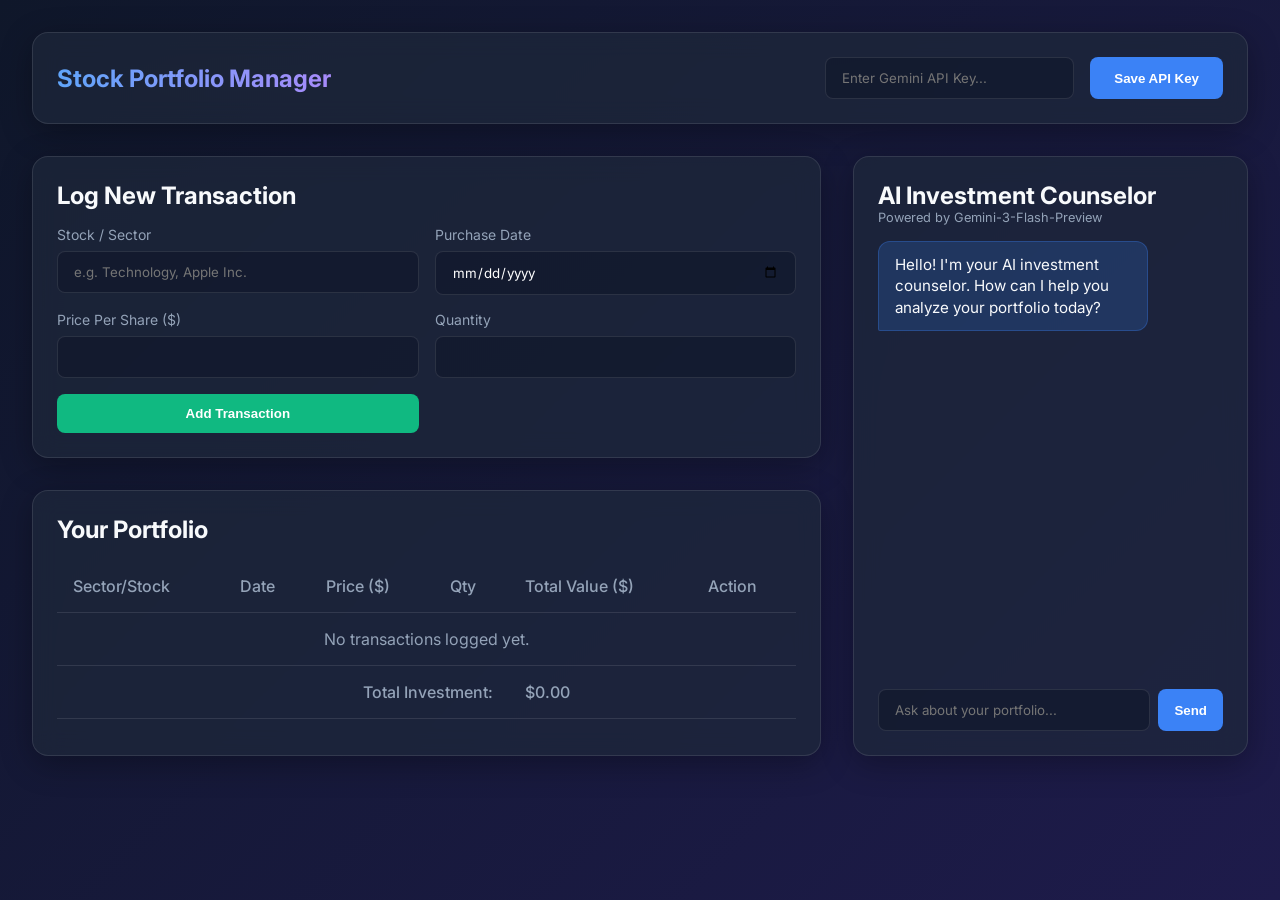
==== stock_account_book/index.html @ 71b84e65 "feat: Add Stock Account Book application" ====
<!DOCTYPE html>
<html lang="en">
<head>
    <meta charset="UTF-8">
    <meta name="viewport" content="width=device-width, initial-scale=1.0">
    <title>Stock Household Account Book</title>
    <link rel="stylesheet" href="styles.css">
    <link href="https://fonts.googleapis.com/css2?family=Inter:wght@300;400;500;600;700&display=swap" rel="stylesheet">
</head>
<body>
    <div class="app-container">
        <!-- Header -->
        <header class="glass-header">
            <h1>Stock Portfolio Manager</h1>
            <div class="api-key-container">
                <input type="password" id="apiKeyInput" placeholder="Enter Gemini API Key..." />
                <button id="saveApiKeyBtn" class="btn primary">Save API Key</button>
            </div>
        </header>

        <main class="dashboard">
            <!-- Left Column: Inputs & Portfolio -->
            <div class="main-column">
                <!-- Transaction Form -->
                <section class="glass-panel">
                    <h2>Log New Transaction</h2>
                    <form id="transactionForm" class="transaction-form">
                        <div class="form-group">
                            <label for="sector">Stock / Sector</label>
                            <input type="text" id="sector" required placeholder="e.g. Technology, Apple Inc." />
                        </div>
                        <div class="form-group">
                            <label for="date">Purchase Date</label>
                            <input type="date" id="date" required />
                        </div>
                        <div class="form-group">
                            <label for="price">Price Per Share ($)</label>
                            <input type="number" id="price" required min="0" step="0.01" />
                        </div>
                        <div class="form-group">
                            <label for="quantity">Quantity</label>
                            <input type="number" id="quantity" required min="1" step="1" />
                        </div>
                        <button type="submit" class="btn secondary">Add Transaction</button>
                    </form>
                </section>

                <!-- Portfolio Table -->
                <section class="glass-panel portfolio-section">
                    <h2>Your Portfolio</h2>
                    <div class="table-container">
                        <table id="portfolioTable">
                            <thead>
                                <tr>
                                    <th>Sector/Stock</th>
                                    <th>Date</th>
                                    <th>Price ($)</th>
                                    <th>Qty</th>
                                    <th>Total Value ($)</th>
                                    <th>Action</th>
                                </tr>
                            </thead>
                            <tbody>
                                <!-- Dynamic rows go here -->
                            </tbody>
                            <tfoot>
                                <tr>
                                    <th colspan="4" class="text-right">Total Investment:</th>
                                    <th id="totalInvestmentVal" colspan="2">$0.00</th>
                                </tr>
                            </tfoot>
                        </table>
                    </div>
                </section>
            </div>

            <!-- Right Column: AI Chat -->
            <div class="side-column">
                <section class="glass-panel ai-chat-panel">
                    <h2>AI Investment Counselor</h2>
                    <p class="subtitle">Powered by Gemini-3-Flash-Preview</p>
                    <div class="chat-window" id="chatWindow">
                        <div class="message ai">
                            <div class="bubble">Hello! I'm your AI investment counselor. How can I help you analyze your portfolio today?</div>
                        </div>
                    </div>
                    <form id="chatForm" class="chat-input-area">
                        <input type="text" id="chatInput" placeholder="Ask about your portfolio..." autocomplete="off" />
                        <button type="submit" class="btn primary send-btn">Send</button>
                    </form>
                </section>
            </div>
        </main>
    </div>
    <script src="app.js"></script>
</body>
</html>
---- stock_account_book/styles.css ----
/* Modern CSS Resets and Variables */
:root {
    --bg-color: #0f172a;
    --text-primary: #f8fafc;
    --text-secondary: #94a3b8;
    --accent-blue: #3b82f6;
    --accent-blue-hover: #2563eb;
    --accent-green: #10b981;
    --glass-bg: rgba(30, 41, 59, 0.7);
    --glass-border: rgba(255, 255, 255, 0.1);
    --danger: #ef4444;
}

* {
    box-sizing: border-box;
    margin: 0;
    padding: 0;
}

body {
    font-family: 'Inter', sans-serif;
    background: linear-gradient(135deg, var(--bg-color) 0%, #1e1b4b 100%);
    color: var(--text-primary);
    min-height: 100vh;
    padding: 2rem;
}

.app-container {
    max-width: 1400px;
    margin: 0 auto;
    display: flex;
    flex-direction: column;
    gap: 2rem;
}

/* Glassmorphism Classes */
.glass-header, .glass-panel {
    background: var(--glass-bg);
    backdrop-filter: blur(12px);
    -webkit-backdrop-filter: blur(12px);
    border: 1px solid var(--glass-border);
    border-radius: 16px;
    padding: 1.5rem;
    box-shadow: 0 8px 32px rgba(0, 0, 0, 0.3);
}

.glass-header {
    display: flex;
    justify-content: space-between;
    align-items: center;
}

.glass-header h1 {
    font-size: 1.5rem;
    font-weight: 700;
    background: linear-gradient(to right, #60a5fa, #a78bfa);
    -webkit-background-clip: text;
    -webkit-text-fill-color: transparent;
}

/* API Key Section */
.api-key-container {
    display: flex;
    gap: 1rem;
}

input {
    background: rgba(15, 23, 42, 0.6);
    border: 1px solid var(--glass-border);
    border-radius: 8px;
    padding: 0.75rem 1rem;
    color: white;
    font-family: 'Inter', sans-serif;
    outline: none;
    transition: all 0.3s ease;
}

input:focus {
    border-color: var(--accent-blue);
    box-shadow: 0 0 0 2px rgba(59, 130, 246, 0.5);
}

/* Buttons */
.btn {
    padding: 0.75rem 1.5rem;
    border: none;
    border-radius: 8px;
    font-weight: 600;
    cursor: pointer;
    transition: all 0.3s ease;
}

.btn.primary {
    background: var(--accent-blue);
    color: white;
}

.btn.primary:hover {
    background: var(--accent-blue-hover);
    transform: translateY(-2px);
}

.btn.secondary {
    background: var(--accent-green);
    color: white;
}

.btn.secondary:hover {
    background: #059669;
    transform: translateY(-2px);
}

.btn.danger {
    background: transparent;
    color: var(--danger);
    padding: 0.5rem;
    border: 1px solid var(--danger);
}
.btn.danger:hover {
    background: var(--danger);
    color: white;
}

/* Dashboard Layout */
.dashboard {
    display: grid;
    grid-template-columns: 2fr 1fr;
    gap: 2rem;
}

@media (max-width: 1024px) {
    .dashboard {
        grid-template-columns: 1fr;
    }
}

.main-column {
    display: flex;
    flex-direction: column;
    gap: 2rem;
}

/* Form */
.transaction-form {
    display: grid;
    grid-template-columns: 1fr 1fr;
    gap: 1rem;
    margin-top: 1rem;
}

.form-group {
    display: flex;
    flex-direction: column;
    gap: 0.5rem;
}

.form-group label {
    font-size: 0.875rem;
    color: var(--text-secondary);
}

@media (max-width: 600px) {
    .transaction-form {
        grid-template-columns: 1fr;
    }
}

/* Table styling */
.portfolio-section {
    flex-grow: 1;
}

.table-container {
    margin-top: 1rem;
    overflow-x: auto;
}

table {
    width: 100%;
    border-collapse: collapse;
    text-align: left;
}

th, td {
    padding: 1rem;
    border-bottom: 1px solid var(--glass-border);
}

th {
    color: var(--text-secondary);
    font-weight: 500;
}

tbody tr {
    transition: background 0.2s ease;
}

tbody tr:hover {
    background: rgba(255,255,255,0.05);
}

.text-right {
    text-align: right;
}

/* AI Chat Section */
.ai-chat-panel {
    display: flex;
    flex-direction: column;
    height: 600px;
}

.subtitle {
    font-size: 0.8rem;
    color: var(--text-secondary);
    margin-bottom: 1rem;
}

.chat-window {
    flex-grow: 1;
    overflow-y: auto;
    display: flex;
    flex-direction: column;
    gap: 1rem;
    padding-right: 0.5rem;
    margin-bottom: 1rem;
}

/* Custom Scrollbar */
.chat-window::-webkit-scrollbar {
    width: 6px;
}
.chat-window::-webkit-scrollbar-thumb {
    background: rgba(255,255,255,0.2);
    border-radius: 4px;
}

.message {
    display: flex;
    max-width: 80%;
}

.message.ai {
    align-self: flex-start;
}

.message.user {
    align-self: flex-end;
}

.bubble {
    padding: 0.75rem 1rem;
    border-radius: 12px;
    line-height: 1.4;
    font-size: 0.95rem;
}

.message.ai .bubble {
    background: rgba(59, 130, 246, 0.2);
    border: 1px solid rgba(59, 130, 246, 0.3);
    border-bottom-left-radius: 2px;
}

.message.user .bubble {
    background: var(--accent-blue);
    border-bottom-right-radius: 2px;
    color: white;
}

.chat-input-area {
    display: flex;
    gap: 0.5rem;
}

.chat-input-area input {
    flex-grow: 1;
}

.send-btn {
    padding: 0.75rem 1rem;
}
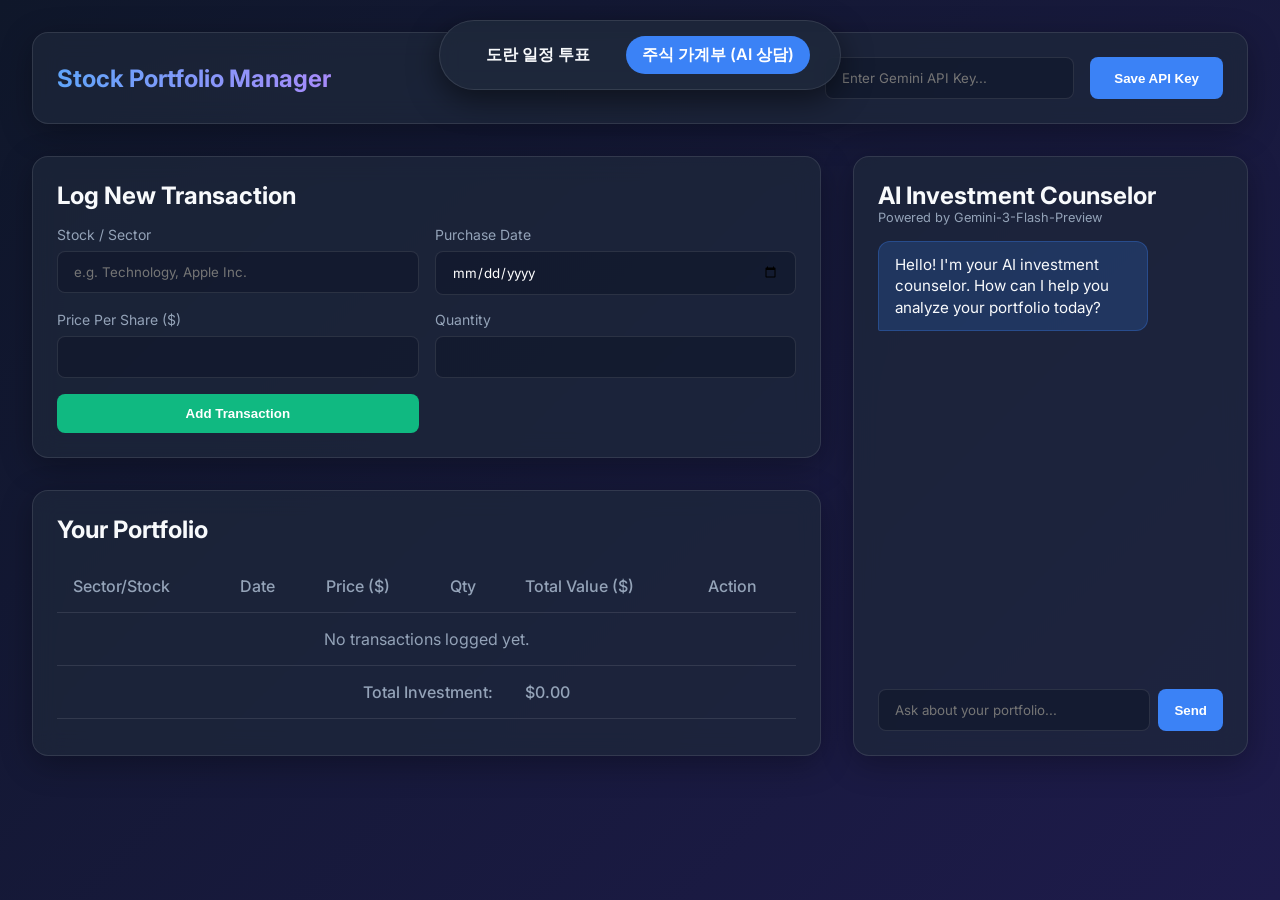
==== commit d9d75c71: "feat: Add global navigation menu to switch between apps" ====
--- a/stock_account_book/index.html
+++ b/stock_account_book/index.html
@@ -8,6 +8,12 @@
     <link href="https://fonts.googleapis.com/css2?family=Inter:wght@300;400;500;600;700&display=swap" rel="stylesheet">
 </head>
 <body>
+    <!-- Global Navigation -->
+    <nav class="global-nav">
+        <a href="../doran_web/index.html">도란 일정 투표</a>
+        <a href="../stock_account_book/index.html" class="active">주식 가계부 (AI 상담)</a>
+    </nav>
+    
     <div class="app-container">
         <!-- Header -->
         <header class="glass-header">
--- a/stock_account_book/styles.css
+++ b/stock_account_book/styles.css
@@ -279,3 +279,33 @@
 .send-btn {
     padding: 0.75rem 1rem;
 }
+
+/* Global Navigation */
+.global-nav {
+    display: flex;
+    gap: 20px;
+    background: rgba(30, 41, 59, 0.8);
+    padding: 15px 30px;
+    border-radius: 50px;
+    position: fixed;
+    top: 20px;
+    left: 50%;
+    transform: translateX(-50%);
+    box-shadow: 0 10px 30px rgba(0,0,0,0.5);
+    backdrop-filter: blur(10px);
+    z-index: 1000;
+    border: 1px solid rgba(255, 255, 255, 0.1);
+}
+.global-nav a {
+    color: #f8fafc;
+    text-decoration: none;
+    font-weight: 600;
+    padding: 8px 16px;
+    border-radius: 20px;
+    transition: all 0.3s ease;
+}
+.global-nav a:hover,
+.global-nav a.active {
+    background: #3b82f6;
+    color: white;
+}
